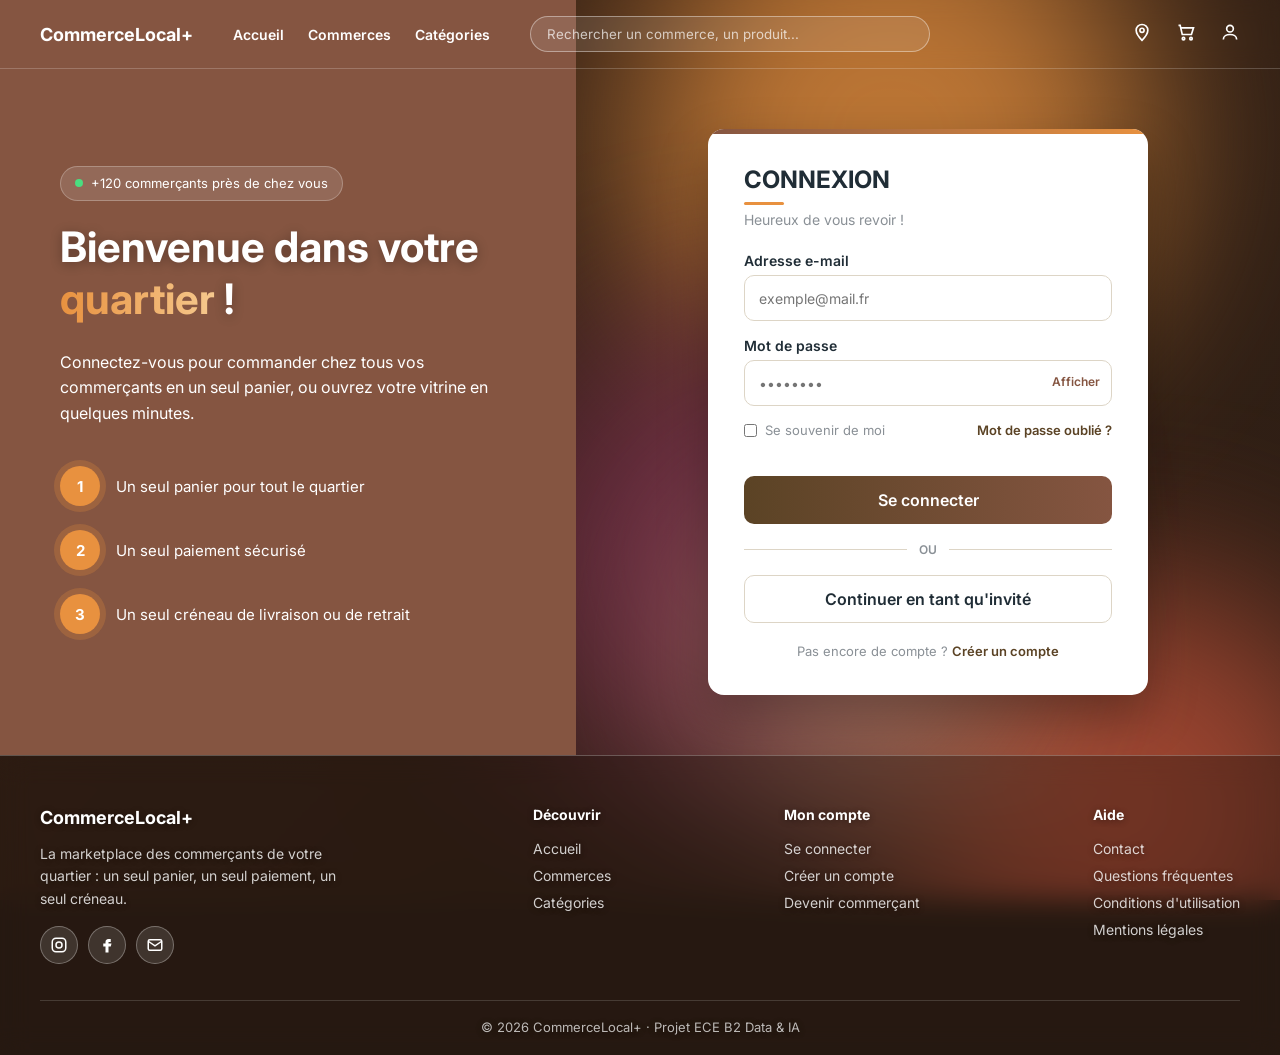
==== connexion.html @ 8b573aa4 "Pages connexion, inscription, creneau et paiement" ====
<!DOCTYPE html>
<html lang="fr">
<head>
  <meta charset="UTF-8">
  <meta name="viewport" content="width=device-width, initial-scale=1.0">
  <title>Connexion - CommerceLocal+</title>
  <link href="https://fonts.googleapis.com/css2?family=Inter:wght@400;500;600;700&display=swap" rel="stylesheet">
  <link rel="stylesheet" href="css/connexion.css">
</head>
<body>

  <!-- taches de couleur floues qui bougent doucement derrière la page -->
  <div class="fond-couleurs">
    <span class="tache tache-1"></span>
    <span class="tache tache-2"></span>
    <span class="tache tache-3"></span>
    <span class="tache tache-4"></span>
  </div>

  <!-- en-tête -->
  <header class="entete">
    <a href="index.html" class="logo">
      <img src="images/logo.svg" alt="" onerror="this.remove()">
      CommerceLocal+
    </a>
    <nav class="menu">
      <a href="index.html">Accueil</a>
      <a href="commerces.html">Commerces</a>
      <a href="categories.html">Catégories</a>
    </nav>
    <input type="search" class="recherche" placeholder="Rechercher un commerce, un produit...">
    <div class="icones">
      <a href="#" title="Localisation"><svg width="20" height="20" viewBox="0 0 24 24" fill="none" stroke="currentColor" stroke-width="2"><path d="M12 22s7-7 7-12a7 7 0 0 0-14 0c0 5 7 12 7 12z"/><circle cx="12" cy="10" r="2.5"/></svg></a>
      <a href="#" title="Panier"><svg width="20" height="20" viewBox="0 0 24 24" fill="none" stroke="currentColor" stroke-width="2"><path d="M3 4h2l2.5 11h11L21 7H6.5"/><circle cx="9" cy="20" r="1.5"/><circle cx="18" cy="20" r="1.5"/></svg></a>
      <a href="connexion.html" title="Mon compte"><svg width="20" height="20" viewBox="0 0 24 24" fill="none" stroke="currentColor" stroke-width="2"><circle cx="12" cy="8" r="4"/><path d="M4 21c0-4 4-6 8-6s8 2 8 6"/></svg></a>
    </div>
  </header>

  <main class="page-connexion">

    <!-- texte de bienvenue à gauche -->
    <section class="bienvenue">
      <p class="badge"><span class="point"></span> +120 commerçants près de chez vous</p>
      <h1>Bienvenue dans votre <span>quartier</span> !</h1>
      <p>Connectez-vous pour commander chez tous vos commerçants en un seul panier, ou ouvrez votre vitrine en quelques minutes.</p>
      <ul class="avantages">
        <li><span class="pastille">1</span> Un seul panier pour tout le quartier</li>
        <li><span class="pastille">2</span> Un seul paiement sécurisé</li>
        <li><span class="pastille">3</span> Un seul créneau de livraison ou de retrait</li>
      </ul>
    </section>

    <!-- formulaire de connexion -->
    <div class="zone-carte">
    <section class="carte">
      <h2>CONNEXION</h2>
      <p class="sous-titre">Heureux de vous revoir !</p>

      <form id="form-connexion">
        <label for="co-email">Adresse e-mail</label>
        <input type="email" id="co-email" placeholder="exemple@mail.fr">

        <label for="co-mdp">Mot de passe</label>
        <div class="champ-mdp">
          <input type="password" id="co-mdp" placeholder="••••••••">
          <button type="button" class="voir-mdp">Afficher</button>
        </div>

        <div class="ligne-options">
          <label class="case"><input type="checkbox"> Se souvenir de moi</label>
          <a href="#">Mot de passe oublié ?</a>
        </div>

        <p class="message" id="message-connexion"></p>
        <button type="submit" class="bouton-plein">Se connecter</button>
      </form>

      <div class="separateur"><span>OU</span></div>
      <a href="index.html" class="bouton-contour">Continuer en tant qu'invité</a>

      <p class="lien-bas">Pas encore de compte ? <a href="inscription.html">Créer un compte</a></p>
    </section>
    </div>

  </main>

  <!-- pied de page -->
  <footer class="pied">
    <div class="pied-colonnes">
      <div class="pied-colonne">
        <p class="pied-logo">CommerceLocal+</p>
        <p>La marketplace des commerçants de votre quartier : un seul panier, un seul paiement, un seul créneau.</p>
        <!-- réseaux sociaux -->
        <div class="reseaux">
          <a href="#" title="Instagram"><svg width="18" height="18" viewBox="0 0 24 24" fill="none" stroke="currentColor" stroke-width="2"><rect x="3" y="3" width="18" height="18" rx="5"/><circle cx="12" cy="12" r="4"/></svg></a>
          <a href="#" title="Facebook"><svg width="18" height="18" viewBox="0 0 24 24" fill="currentColor"><path d="M14 8h3V4h-3c-2.8 0-4 1.8-4 4v2H7v4h3v8h4v-8h3l1-4h-4V8.5c0-.3.2-.5.5-.5z"/></svg></a>
          <a href="#" title="E-mail"><svg width="18" height="18" viewBox="0 0 24 24" fill="none" stroke="currentColor" stroke-width="2"><rect x="3" y="5" width="18" height="14" rx="2"/><path d="M3 7l9 6 9-6"/></svg></a>
        </div>
      </div>
      <div class="pied-colonne">
        <p class="pied-titre">Découvrir</p>
        <a href="index.html">Accueil</a>
        <a href="commerces.html">Commerces</a>
        <a href="categories.html">Catégories</a>
      </div>
      <div class="pied-colonne">
        <p class="pied-titre">Mon compte</p>
        <a href="connexion.html">Se connecter</a>
        <a href="inscription.html">Créer un compte</a>
        <a href="inscription.html">Devenir commerçant</a>
      </div>
      <div class="pied-colonne">
        <p class="pied-titre">Aide</p>
        <a href="#">Contact</a>
        <a href="#">Questions fréquentes</a>
        <a href="#">Conditions d'utilisation</a>
        <a href="#">Mentions légales</a>
      </div>
    </div>
    <p class="pied-bas">© 2026 CommerceLocal+ · Projet ECE B2 Data &amp; IA</p>
  </footer>

  <script src="js/connexion.js"></script>
</body>
</html>
---- css/connexion.css ----
/* couleurs de la maquette */
:root {
  --marron: #855541;
  --marron-fonce: #5B4325;
  --orange: #E8913F;
  --texte: #202D36;
  --gris: #8A9096;
  --contour: #DDD5C6;
  --blanc: #FFFFFF;
}

* {
  box-sizing: border-box;
  margin: 0;
  padding: 0;
}

body {
  font-family: 'Inter', sans-serif;
  color: var(--blanc);
  background: #2B1D14;
  min-height: 100vh;
  display: flex;
  flex-direction: column;
}

/* fond coloré : taches floues aux couleurs chaudes du site */
.fond-couleurs {
  position: fixed;
  inset: 0;
  z-index: -1;
  overflow: hidden;
  background: linear-gradient(135deg, #3B2417, #2B1D14);
}

.tache {
  position: absolute;
  border-radius: 50%;
  filter: blur(90px);
  opacity: 0.75;
  animation: bouge 18s ease-in-out infinite alternate;
}

/* orange */
.tache-1 {
  width: 520px;
  height: 520px;
  background: #E8913F;
  top: -120px;
  right: 10%;
}

/* terracotta */
.tache-2 {
  width: 460px;
  height: 460px;
  background: #C2523A;
  bottom: -140px;
  right: -80px;
  animation-delay: -6s;
}

/* prune */
.tache-3 {
  width: 480px;
  height: 480px;
  background: #7A2E4F;
  top: 35%;
  left: 40%;
  animation-delay: -12s;
}

/* doré */
.tache-4 {
  width: 320px;
  height: 320px;
  background: #F6C98E;
  bottom: 10%;
  left: 55%;
  opacity: 0.45;
  animation-delay: -3s;
}

/* les taches se déplacent lentement */
@keyframes bouge {
  from { transform: translate(0, 0) scale(1); }
  to { transform: translate(-90px, 70px) scale(1.15); }
}

/* en-tête transparent avec un effet verre flouté */
.entete {
  position: sticky;
  top: 0;
  z-index: 10;
  background: linear-gradient(90deg, var(--marron) 45%, transparent 45%);
  backdrop-filter: blur(10px);
  display: flex;
  align-items: center;
  gap: 40px;
  padding: 16px 40px;
  border-bottom: 1px solid rgba(255, 255, 255, 0.2);
}

.logo {
  display: flex;
  align-items: center;
  gap: 8px;
  font-size: 18px;
  font-weight: 700;
  color: var(--blanc);
  text-decoration: none;
}

.logo img {
  height: 26px;
}

.menu {
  display: flex;
  gap: 24px;
}

.menu a {
  position: relative;
  color: var(--blanc);
  font-size: 14px;
  font-weight: 600;
  text-decoration: none;
}

.menu a:hover {
  color: var(--orange);
}

/* petit trait orange qui glisse sous le lien au survol */
.menu a::after {
  content: "";
  position: absolute;
  left: 0;
  bottom: -6px;
  width: 0;
  height: 2px;
  background: var(--orange);
  transition: width 0.25s;
}

.menu a:hover::after {
  width: 100%;
}

.recherche {
  flex: 1;
  max-width: 400px;
  padding: 9px 16px;
  border: 1px solid rgba(255, 255, 255, 0.4);
  border-radius: 20px;
  background: rgba(255, 255, 255, 0.1);
  color: var(--blanc);
  font-family: inherit;
  transition: background 0.2s, border-color 0.2s;
}

.recherche:focus {
  outline: none;
  background: rgba(255, 255, 255, 0.2);
  border-color: var(--orange);
}

.recherche::placeholder {
  color: rgba(255, 255, 255, 0.7);
}

.icones {
  display: flex;
  gap: 24px;
  margin-left: auto;
}

.icones a {
  color: var(--blanc);
  transition: color 0.2s, transform 0.2s;
}

.icones a:hover {
  color: var(--orange);
  transform: translateY(-2px);
}

/* contenu de la page : panneau marron à gauche, carte à droite */
.page-connexion {
  flex: 1;
  display: flex;
}

/* panneau marron plein comme sur la maquette */
.bienvenue {
  width: 45%;
  background: var(--marron);
  padding: 60px;
  display: flex;
  flex-direction: column;
  justify-content: center;
}

/* partie droite : on voit le fond coloré, la carte est au centre */
.zone-carte {
  flex: 1;
  display: flex;
  align-items: center;
  justify-content: center;
  padding: 60px 40px;
}

.bienvenue h1 {
  text-shadow: 0 2px 12px rgba(0, 0, 0, 0.3);
  font-size: 42px;
  line-height: 1.25;
  margin-bottom: 24px;
}

/* le titre arrive en glissant depuis la gauche */
.bienvenue h1 {
  animation: arrive-gauche 0.9s ease 0.3s both;
}

@keyframes arrive-gauche {
  from { opacity: 0; transform: translateX(-40px); }
  to { opacity: 1; transform: translateX(0); }
}

/* le mot "quartier" flotte doucement avec un reflet doré qui passe dessus */
.bienvenue h1 span {
  display: inline-block;
  background: linear-gradient(90deg, #E8913F 0%, #F6C98E 50%, #E8913F 100%);
  background-size: 200% auto;
  -webkit-background-clip: text;
  background-clip: text;
  color: transparent;
  text-shadow: none;
  animation: flotte 3s ease-in-out infinite, reflet 3s linear infinite;
}

@keyframes flotte {
  0%, 100% { transform: translateY(0); }
  50% { transform: translateY(-8px); }
}

@keyframes reflet {
  to { background-position: 200% center; }
}

/* petite étiquette au-dessus du titre */
.badge {
  display: inline-flex;
  align-items: center;
  gap: 8px;
  align-self: flex-start;
  padding: 6px 14px;
  margin-bottom: 20px !important;
  border-radius: 20px;
  background: rgba(255, 255, 255, 0.12);
  border: 1px solid rgba(255, 255, 255, 0.25);
  font-size: 13px !important;
}

/* point vert qui clignote */
.point {
  width: 8px;
  height: 8px;
  border-radius: 50%;
  background: #4ADE80;
  animation: clignote 1.6s infinite;
}

@keyframes clignote {
  50% { opacity: 0.3; }
}

.bienvenue p {
  font-size: 16px;
  line-height: 1.6;
  margin-bottom: 40px;
}

.avantages {
  list-style: none;
}

.avantages li {
  display: flex;
  align-items: center;
  gap: 16px;
  margin-bottom: 24px;
  font-size: 15px;
  transition: transform 0.2s;
}

/* la ligne glisse un peu à droite au survol */
.avantages li:hover {
  transform: translateX(6px);
}

.pastille {
  width: 40px;
  height: 40px;
  border-radius: 50%;
  background: var(--orange);
  display: flex;
  align-items: center;
  justify-content: center;
  font-weight: 700;
  flex-shrink: 0;
  /* halo orange autour du rond */
  box-shadow: 0 0 0 6px rgba(232, 145, 63, 0.25);
  animation: pulse 3s ease-in-out infinite;
}

/* les textes de gauche apparaissent les uns après les autres en montant */
.bienvenue .badge,
.bienvenue > p,
.avantages li {
  animation: monte 0.8s ease both;
}

.bienvenue .badge { animation-delay: 0.1s; }
.bienvenue > p:not(.badge) { animation-delay: 0.6s; }
.avantages li:nth-child(1) { animation-delay: 0.9s; }
.avantages li:nth-child(2) { animation-delay: 1.1s; }
.avantages li:nth-child(3) { animation-delay: 1.3s; }

@keyframes monte {
  from { opacity: 0; translate: 0 25px; }
  to { opacity: 1; translate: 0 0; }
}

/* les pastilles 1, 2, 3 font une petite pulsation chacune leur tour */
.avantages li:nth-child(2) .pastille { animation-delay: 1s; }
.avantages li:nth-child(3) .pastille { animation-delay: 2s; }

@keyframes pulse {
  0%, 70%, 100% { box-shadow: 0 0 0 6px rgba(232, 145, 63, 0.25); }
  35% { box-shadow: 0 0 0 12px rgba(232, 145, 63, 0); scale: 1.08; }
}

/* carte blanche du formulaire */
.carte {
  width: 100%;
  max-width: 440px;
  background: var(--blanc);
  color: var(--texte);
  border-radius: 16px;
  padding: 36px;
  box-shadow: 0 20px 50px rgba(0, 0, 0, 0.3);
  position: relative;
  overflow: hidden;
  animation: apparition 0.7s ease both;
}

/* bande dégradée marron-orange en haut de la carte */
.carte::before {
  content: "";
  position: absolute;
  top: 0;
  left: 0;
  right: 0;
  height: 5px;
  background: linear-gradient(90deg, var(--marron), var(--orange));
}

/* la carte arrive en glissant vers le haut à l'ouverture */
@keyframes apparition {
  from { opacity: 0; transform: translateY(30px); }
  to { opacity: 1; transform: translateY(0); }
}

.carte h2 {
  font-size: 24px;
}

/* petit trait orange sous le titre */
.carte h2::after {
  content: "";
  display: block;
  width: 40px;
  height: 3px;
  margin-top: 8px;
  border-radius: 2px;
  background: var(--orange);
}

.sous-titre {
  font-size: 14px;
  color: var(--gris);
  margin: 6px 0 24px;
}

label,
.label {
  display: block;
  font-size: 14px;
  font-weight: 600;
  margin-bottom: 6px;
}

input[type="text"],
input[type="email"],
input[type="password"] {
  width: 100%;
  height: 46px;
  padding: 0 14px;
  margin-bottom: 16px;
  border: 1px solid var(--contour);
  border-radius: 10px;
  font-family: inherit;
  font-size: 14px;
}

input:focus {
  outline: none;
  border-color: var(--marron);
  box-shadow: 0 0 0 4px rgba(133, 85, 65, 0.15);
}

/* champ en rouge quand il y a une erreur */
input.champ-erreur {
  border-color: #C0392B;
}

.deux-colonnes {
  display: flex;
  gap: 16px;
}

.deux-colonnes div {
  flex: 1;
}

/* bouton "Afficher" dans le champ mot de passe */
.champ-mdp {
  position: relative;
}

.voir-mdp {
  position: absolute;
  right: 12px;
  top: 14px;
  border: none;
  background: none;
  color: var(--marron);
  font-family: inherit;
  font-size: 12px;
  font-weight: 600;
  cursor: pointer;
}

.case {
  display: flex;
  align-items: center;
  gap: 8px;
  font-size: 13px;
  font-weight: 400;
  color: var(--gris);
  margin-bottom: 0;
}

.case input {
  accent-color: var(--marron);
}

.ligne-options {
  display: flex;
  justify-content: space-between;
  align-items: center;
}

.ligne-options a,
.lien-bas a {
  color: var(--marron-fonce);
  font-size: 13px;
  font-weight: 600;
  text-decoration: none;
}

.ligne-options a:hover,
.lien-bas a:hover {
  text-decoration: underline;
}

/* boutons */
.bouton-plein,
.bouton-contour {
  display: block;
  width: 100%;
  height: 48px;
  line-height: 48px;
  border-radius: 10px;
  font-family: inherit;
  font-size: 16px;
  font-weight: 600;
  text-align: center;
  text-decoration: none;
  cursor: pointer;
  transition: transform 0.2s, box-shadow 0.2s, border-color 0.2s;
}

/* les boutons montent un peu au survol */
.bouton-plein:hover,
.bouton-contour:hover {
  transform: translateY(-2px);
}

.bouton-plein {
  position: relative;
  overflow: hidden;
  background: linear-gradient(90deg, var(--marron-fonce), var(--marron));
  color: var(--blanc);
  border: none;
}

.bouton-plein:hover {
  box-shadow: 0 8px 20px rgba(91, 67, 37, 0.4);
}

/* reflet de lumière qui traverse le bouton au survol */
.bouton-plein::after {
  content: "";
  position: absolute;
  top: 0;
  left: -75%;
  width: 50%;
  height: 100%;
  background: linear-gradient(120deg, transparent, rgba(255, 255, 255, 0.35), transparent);
  transform: skewX(-20deg);
}

.bouton-plein:hover::after {
  left: 125%;
  transition: left 0.7s;
}

.bouton-contour {
  background: var(--blanc);
  color: var(--texte);
  border: 1px solid var(--contour);
  line-height: 46px;
}

.bouton-contour:hover {
  border-color: var(--marron);
}

/* ligne avec "OU" au milieu */
.separateur {
  display: flex;
  align-items: center;
  gap: 12px;
  color: var(--gris);
  font-size: 12px;
  font-weight: 600;
  margin: 18px 0;
}

.separateur::before,
.separateur::after {
  content: "";
  flex: 1;
  height: 1px;
  background: var(--contour);
}

/* choix client / commerçant / livreur */
.choix-role {
  display: flex;
  gap: 10px;
  margin-bottom: 18px;
}

.role {
  flex: 1;
  height: 40px;
  border: 1px solid var(--contour);
  border-radius: 10px;
  background: var(--blanc);
  font-family: inherit;
  font-size: 14px;
  font-weight: 600;
  cursor: pointer;
  transition: border-color 0.2s, transform 0.2s;
}

.role:hover {
  border-color: var(--marron);
  transform: translateY(-1px);
}

.role.actif {
  border-color: var(--marron);
  background: #F6EFE9;
  color: var(--marron-fonce);
}

.message {
  font-size: 13px;
  min-height: 18px;
  margin: 12px 0 8px;
}

.message.erreur {
  color: #C0392B;
}

.message.succes {
  color: #166852;
}

.lien-bas {
  margin-top: 20px;
  text-align: center;
  font-size: 13px;
  color: var(--gris);
}

/* pied de page transparent : on voit le fond derrière, flouté */
.pied {
  background: rgba(30, 18, 12, 0.35);
  backdrop-filter: blur(14px);
  border-top: 1px solid rgba(255, 255, 255, 0.25);
  text-shadow: 0 1px 6px rgba(0, 0, 0, 0.4);
  padding: 48px 40px 20px;
  font-size: 14px;
}

.pied-colonnes {
  display: flex;
  justify-content: space-between;
  gap: 40px;
  max-width: 1200px;
  margin: 0 auto;
}

.pied-colonne {
  display: flex;
  flex-direction: column;
  gap: 10px;
}

.pied-colonne:first-child {
  max-width: 320px;
}

.pied-colonne p {
  line-height: 1.6;
  color: rgba(255, 255, 255, 0.8);
}

.pied .pied-logo {
  font-size: 18px;
  font-weight: 700;
  color: var(--blanc);
}

.pied .pied-titre {
  font-weight: 700;
  color: var(--blanc);
  margin-bottom: 4px;
}

.pied a {
  color: rgba(255, 255, 255, 0.8);
  text-decoration: none;
  transition: color 0.2s, padding-left 0.2s;
}

.pied-colonne > a:hover {
  color: var(--orange);
  padding-left: 4px;
}

/* ronds des réseaux sociaux */
.reseaux {
  display: flex;
  gap: 10px;
  margin-top: 6px;
}

.reseaux a {
  width: 38px;
  height: 38px;
  border-radius: 50%;
  display: flex;
  align-items: center;
  justify-content: center;
  background: rgba(255, 255, 255, 0.12);
  border: 1px solid rgba(255, 255, 255, 0.3);
  color: var(--blanc);
  transition: background 0.2s, transform 0.2s;
}

.reseaux a:hover {
  background: var(--orange);
  transform: translateY(-3px);
}

.pied-bas {
  max-width: 1200px;
  margin: 36px auto 0;
  padding-top: 18px;
  border-top: 1px solid rgba(255, 255, 255, 0.15);
  text-align: center;
  font-size: 13px;
  color: rgba(255, 255, 255, 0.7);
}

/* tablette */
@media (max-width: 900px) {
  .page-connexion {
    flex-direction: column;
  }

  .bienvenue {
    width: 100%;
    padding: 40px 24px;
  }

  .zone-carte {
    padding: 40px 24px;
  }

  .entete {
    background: var(--marron);
  }

  .bienvenue h1 {
    font-size: 32px;
  }

  .recherche {
    display: none;
  }

  .pied-colonnes {
    flex-wrap: wrap;
  }

  .pied-colonne {
    width: 45%;
  }
}

/* téléphone */
@media (max-width: 600px) {
  .entete {
    padding: 14px 16px;
    gap: 16px;
  }

  .menu {
    display: none;
  }

  .bienvenue {
    padding: 30px 16px;
  }

  .zone-carte {
    padding: 30px 16px;
  }

  .bienvenue h1 {
    font-size: 26px;
  }

  .carte {
    padding: 24px 20px;
  }

  .deux-colonnes {
    flex-direction: column;
    gap: 0;
  }

  .pied {
    padding: 36px 20px 20px;
  }

  .pied-colonnes {
    flex-direction: column;
    gap: 28px;
  }

  .pied-colonne {
    width: 100%;
  }
}
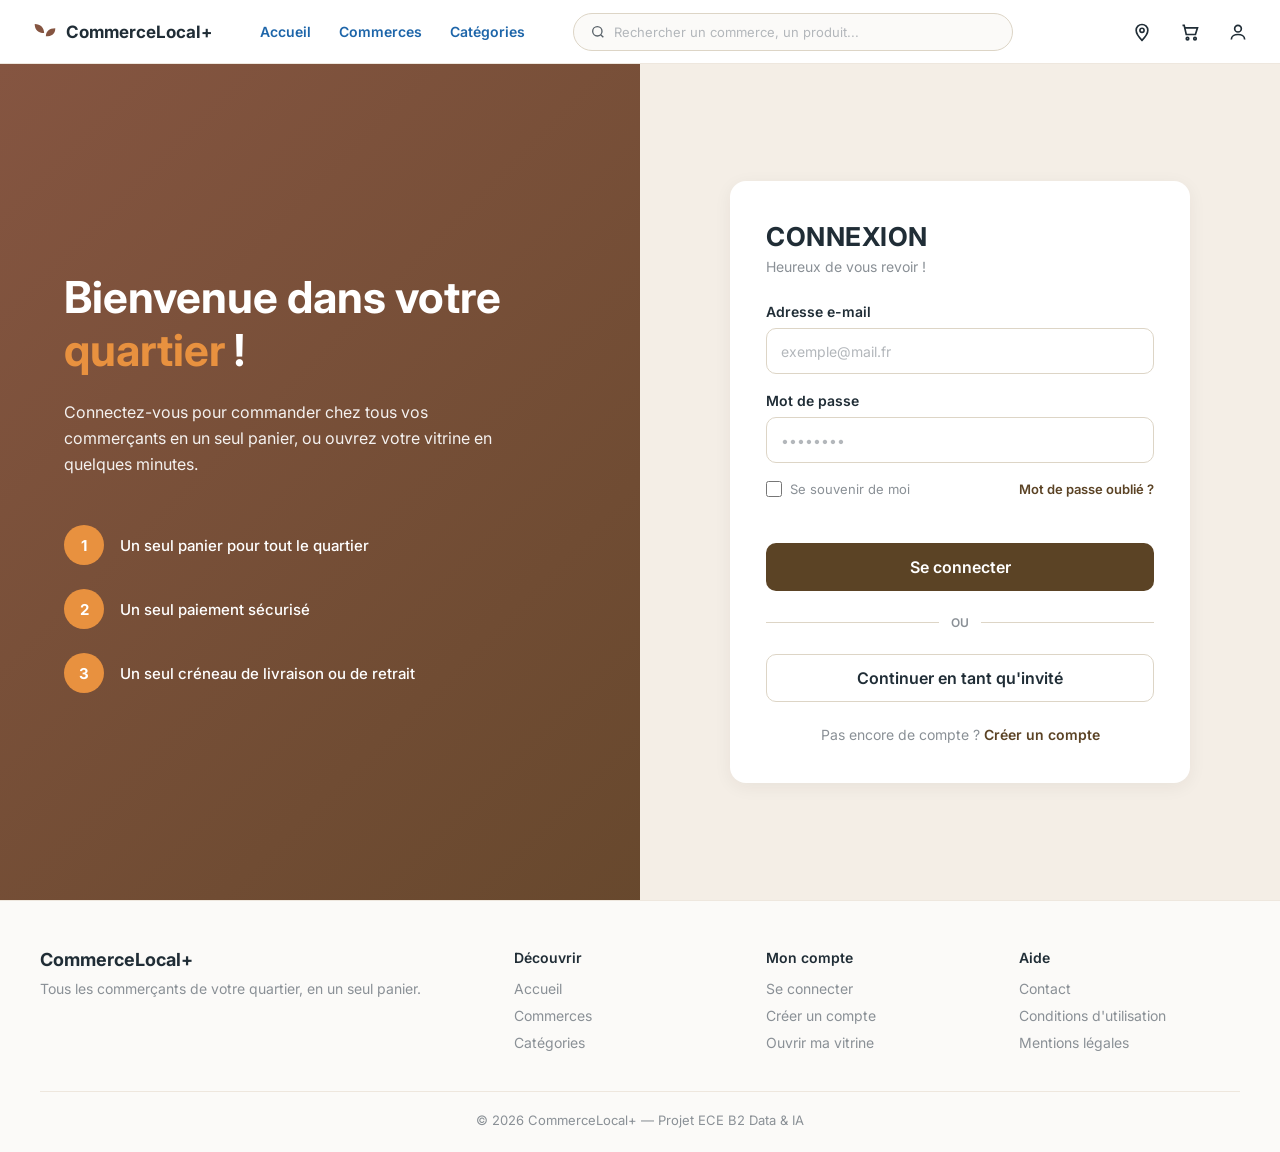
==== commit c881dbe7: "modications des pages" ====
--- a/connexion.html
+++ b/connexion.html
@@ -4,23 +4,16 @@
   <meta charset="UTF-8">
   <meta name="viewport" content="width=device-width, initial-scale=1.0">
   <title>Connexion - CommerceLocal+</title>
+  <link rel="preconnect" href="https://fonts.googleapis.com">
   <link href="https://fonts.googleapis.com/css2?family=Inter:wght@400;500;600;700&display=swap" rel="stylesheet">
   <link rel="stylesheet" href="css/connexion.css">
 </head>
 <body>
 
-  <!-- taches de couleur floues qui bougent doucement derrière la page -->
-  <div class="fond-couleurs">
-    <span class="tache tache-1"></span>
-    <span class="tache tache-2"></span>
-    <span class="tache tache-3"></span>
-    <span class="tache tache-4"></span>
-  </div>
-
-  <!-- en-tête -->
+  <!-- en-tête avec le logo, le menu et la recherche -->
   <header class="entete">
     <a href="index.html" class="logo">
-      <img src="images/logo.svg" alt="" onerror="this.remove()">
+      <svg width="26" height="26" viewBox="0 0 24 24" fill="#855541"><path d="M11.2 22V13C11.2 8 8 4.5 2.5 4.5 2.5 10 5.8 13 11.2 13z"/><path d="M12.8 22v-6c0-4.5 3-7.5 8.7-7.5 0 5.2-3.2 7.5-8.7 7.5z"/></svg>
       CommerceLocal+
     </a>
     <nav class="menu">
@@ -28,74 +21,74 @@
       <a href="commerces.html">Commerces</a>
       <a href="categories.html">Catégories</a>
     </nav>
-    <input type="search" class="recherche" placeholder="Rechercher un commerce, un produit...">
+    <div class="recherche">
+      <svg width="16" height="16" viewBox="0 0 24 24" fill="none" stroke="#586168" stroke-width="2"><circle cx="11" cy="11" r="7"/><path d="M20 20l-4-4"/></svg>
+      <input type="search" placeholder="Rechercher un commerce, un produit...">
+    </div>
     <div class="icones">
-      <a href="#" title="Localisation"><svg width="20" height="20" viewBox="0 0 24 24" fill="none" stroke="currentColor" stroke-width="2"><path d="M12 22s7-7 7-12a7 7 0 0 0-14 0c0 5 7 12 7 12z"/><circle cx="12" cy="10" r="2.5"/></svg></a>
-      <a href="#" title="Panier"><svg width="20" height="20" viewBox="0 0 24 24" fill="none" stroke="currentColor" stroke-width="2"><path d="M3 4h2l2.5 11h11L21 7H6.5"/><circle cx="9" cy="20" r="1.5"/><circle cx="18" cy="20" r="1.5"/></svg></a>
-      <a href="connexion.html" title="Mon compte"><svg width="20" height="20" viewBox="0 0 24 24" fill="none" stroke="currentColor" stroke-width="2"><circle cx="12" cy="8" r="4"/><path d="M4 21c0-4 4-6 8-6s8 2 8 6"/></svg></a>
+      <a href="#" title="Localisation"><svg width="20" height="20" viewBox="0 0 24 24" fill="none" stroke="#202D36" stroke-width="2"><path d="M12 22s7-7 7-12a7 7 0 0 0-14 0c0 5 7 12 7 12z"/><circle cx="12" cy="10" r="2.5"/></svg></a>
+      <a href="#" title="Panier"><svg width="20" height="20" viewBox="0 0 24 24" fill="none" stroke="#202D36" stroke-width="2"><path d="M3 4h2l2.5 11h11L21 7H6.5"/><circle cx="9" cy="20" r="1.5"/><circle cx="18" cy="20" r="1.5"/></svg></a>
+      <a href="connexion.html" title="Mon compte"><svg width="20" height="20" viewBox="0 0 24 24" fill="none" stroke="#202D36" stroke-width="2"><circle cx="12" cy="8" r="4"/><path d="M4 21c0-4 4-6 8-6s8 2 8 6"/></svg></a>
     </div>
   </header>
 
   <main class="page-connexion">
 
-    <!-- texte de bienvenue à gauche -->
+    <!-- partie gauche avec la vidéo et le message de bienvenue -->
     <section class="bienvenue">
-      <p class="badge"><span class="point"></span> +120 commerçants près de chez vous</p>
-      <h1>Bienvenue dans votre <span>quartier</span> !</h1>
-      <p>Connectez-vous pour commander chez tous vos commerçants en un seul panier, ou ouvrez votre vitrine en quelques minutes.</p>
-      <ul class="avantages">
-        <li><span class="pastille">1</span> Un seul panier pour tout le quartier</li>
-        <li><span class="pastille">2</span> Un seul paiement sécurisé</li>
-        <li><span class="pastille">3</span> Un seul créneau de livraison ou de retrait</li>
-      </ul>
+      <video class="video-fond" autoplay muted loop playsinline>
+        <source src="videos/quartier.mp4" type="video/mp4">
+      </video>
+      <div class="voile"></div>
+
+      <div class="bienvenue-contenu">
+        <h1>Bienvenue dans votre <span>quartier</span> !</h1>
+        <p>Connectez-vous pour commander chez tous vos commerçants en un seul panier, ou ouvrez votre vitrine en quelques minutes.</p>
+        <ul class="avantages">
+          <li><span class="pastille">1</span> Un seul panier pour tout le quartier</li>
+          <li><span class="pastille">2</span> Un seul paiement sécurisé</li>
+          <li><span class="pastille">3</span> Un seul créneau de livraison ou de retrait</li>
+        </ul>
+      </div>
     </section>
 
     <!-- formulaire de connexion -->
     <div class="zone-carte">
-    <section class="carte">
-      <h2>CONNEXION</h2>
-      <p class="sous-titre">Heureux de vous revoir !</p>
+      <section class="carte">
+        <h2>CONNEXION</h2>
+        <p class="sous-titre">Heureux de vous revoir !</p>
 
-      <form id="form-connexion">
-        <label for="co-email">Adresse e-mail</label>
-        <input type="email" id="co-email" placeholder="exemple@mail.fr">
+        <form id="form-connexion">
+          <label for="co-email">Adresse e-mail</label>
+          <input type="email" id="co-email" placeholder="exemple@mail.fr">
 
-        <label for="co-mdp">Mot de passe</label>
-        <div class="champ-mdp">
+          <label for="co-mdp">Mot de passe</label>
           <input type="password" id="co-mdp" placeholder="••••••••">
-          <button type="button" class="voir-mdp">Afficher</button>
-        </div>
 
-        <div class="ligne-options">
-          <label class="case"><input type="checkbox"> Se souvenir de moi</label>
-          <a href="#">Mot de passe oublié ?</a>
-        </div>
+          <div class="ligne-options">
+            <label class="case"><input type="checkbox"> Se souvenir de moi</label>
+            <a href="#">Mot de passe oublié ?</a>
+          </div>
 
-        <p class="message" id="message-connexion"></p>
-        <button type="submit" class="bouton-plein">Se connecter</button>
-      </form>
+          <p class="message" id="message-connexion"></p>
+          <button type="submit" class="bouton-plein">Se connecter</button>
+        </form>
 
-      <div class="separateur"><span>OU</span></div>
-      <a href="index.html" class="bouton-contour">Continuer en tant qu'invité</a>
+        <div class="separateur"><span>OU</span></div>
+        <a href="index.html" class="bouton-contour">Continuer en tant qu'invité</a>
 
-      <p class="lien-bas">Pas encore de compte ? <a href="inscription.html">Créer un compte</a></p>
-    </section>
+        <p class="lien-bas">Pas encore de compte ? <a href="inscription.html">Créer un compte</a></p>
+      </section>
     </div>
 
   </main>
 
   <!-- pied de page -->
   <footer class="pied">
-    <div class="pied-colonnes">
+    <div class="pied-contenu">
       <div class="pied-colonne">
         <p class="pied-logo">CommerceLocal+</p>
-        <p>La marketplace des commerçants de votre quartier : un seul panier, un seul paiement, un seul créneau.</p>
-        <!-- réseaux sociaux -->
-        <div class="reseaux">
-          <a href="#" title="Instagram"><svg width="18" height="18" viewBox="0 0 24 24" fill="none" stroke="currentColor" stroke-width="2"><rect x="3" y="3" width="18" height="18" rx="5"/><circle cx="12" cy="12" r="4"/></svg></a>
-          <a href="#" title="Facebook"><svg width="18" height="18" viewBox="0 0 24 24" fill="currentColor"><path d="M14 8h3V4h-3c-2.8 0-4 1.8-4 4v2H7v4h3v8h4v-8h3l1-4h-4V8.5c0-.3.2-.5.5-.5z"/></svg></a>
-          <a href="#" title="E-mail"><svg width="18" height="18" viewBox="0 0 24 24" fill="none" stroke="currentColor" stroke-width="2"><rect x="3" y="5" width="18" height="14" rx="2"/><path d="M3 7l9 6 9-6"/></svg></a>
-        </div>
+        <p>Tous les commerçants de votre quartier, en un seul panier.</p>
       </div>
       <div class="pied-colonne">
         <p class="pied-titre">Découvrir</p>
@@ -107,19 +100,18 @@
         <p class="pied-titre">Mon compte</p>
         <a href="connexion.html">Se connecter</a>
         <a href="inscription.html">Créer un compte</a>
-        <a href="inscription.html">Devenir commerçant</a>
+        <a href="#">Ouvrir ma vitrine</a>
       </div>
       <div class="pied-colonne">
         <p class="pied-titre">Aide</p>
         <a href="#">Contact</a>
-        <a href="#">Questions fréquentes</a>
         <a href="#">Conditions d'utilisation</a>
         <a href="#">Mentions légales</a>
       </div>
     </div>
-    <p class="pied-bas">© 2026 CommerceLocal+ · Projet ECE B2 Data &amp; IA</p>
+    <p class="pied-bas">© 2026 CommerceLocal+ — Projet ECE B2 Data &amp; IA</p>
   </footer>
 
   <script src="js/connexion.js"></script>
 </body>
-</html>+</html>
--- a/css/connexion.css
+++ b/css/connexion.css
@@ -1,5 +1,6 @@
-
-/* couleurs de la maquette */
+/* Style des pages connexion et inscription (Personne 1) */
+
+/* couleurs reprises de la maquette Figma */
 :root {
   --marron: #855541;
   --marron-fonce: #5B4325;
@@ -7,301 +8,129 @@
   --texte: #202D36;
   --gris: #8A9096;
   --contour: #DDD5C6;
+  --fond: #FBFAF8;
+  --creme: #F4EEE6;
   --blanc: #FFFFFF;
 }
 
-* {
-  box-sizing: border-box;
-  margin: 0;
-  padding: 0;
-}
+* { box-sizing: border-box; margin: 0; padding: 0; }
 
 body {
   font-family: 'Inter', sans-serif;
-  color: var(--blanc);
-  background: #2B1D14;
-  min-height: 100vh;
-  display: flex;
-  flex-direction: column;
-}
-
-/* fond coloré : taches floues aux couleurs chaudes du site */
-.fond-couleurs {
-  position: fixed;
-  inset: 0;
-  z-index: -1;
-  overflow: hidden;
-  background: linear-gradient(135deg, #3B2417, #2B1D14);
-}
-
-.tache {
-  position: absolute;
-  border-radius: 50%;
-  filter: blur(90px);
-  opacity: 0.75;
-  animation: bouge 18s ease-in-out infinite alternate;
-}
-
-/* orange */
-.tache-1 {
-  width: 520px;
-  height: 520px;
-  background: #E8913F;
-  top: -120px;
-  right: 10%;
-}
-
-/* terracotta */
-.tache-2 {
-  width: 460px;
-  height: 460px;
-  background: #C2523A;
-  bottom: -140px;
-  right: -80px;
-  animation-delay: -6s;
-}
-
-/* prune */
-.tache-3 {
-  width: 480px;
-  height: 480px;
-  background: #7A2E4F;
-  top: 35%;
-  left: 40%;
-  animation-delay: -12s;
-}
-
-/* doré */
-.tache-4 {
-  width: 320px;
-  height: 320px;
-  background: #F6C98E;
-  bottom: 10%;
-  left: 55%;
-  opacity: 0.45;
-  animation-delay: -3s;
-}
-
-/* les taches se déplacent lentement */
-@keyframes bouge {
-  from { transform: translate(0, 0) scale(1); }
-  to { transform: translate(-90px, 70px) scale(1.15); }
-}
-
-/* en-tête transparent avec un effet verre flouté */
+  background: var(--fond);
+  color: var(--texte);
+}
+
+/* en-tête (à enlever quand le style.css de P3 sera prêt) */
 .entete {
-  position: sticky;
-  top: 0;
-  z-index: 10;
-  background: linear-gradient(90deg, var(--marron) 45%, transparent 45%);
-  backdrop-filter: blur(10px);
-  display: flex;
-  align-items: center;
-  gap: 40px;
-  padding: 16px 40px;
-  border-bottom: 1px solid rgba(255, 255, 255, 0.2);
-}
-
+  display: flex;
+  align-items: center;
+  gap: 48px;
+  height: 64px;
+  padding: 0 32px;
+  background: var(--blanc);
+  border-bottom: 1px solid #EEE7DE;
+}
 .logo {
   display: flex;
   align-items: center;
   gap: 8px;
-  font-size: 18px;
+  font-size: 17px;
   font-weight: 700;
-  color: var(--blanc);
-  text-decoration: none;
-}
-
-.logo img {
-  height: 26px;
-}
-
-.menu {
-  display: flex;
-  gap: 24px;
-}
-
+  color: var(--texte);
+  text-decoration: none;
+}
+.menu { display: flex; gap: 28px; }
 .menu a {
-  position: relative;
-  color: var(--blanc);
-  font-size: 14px;
-  font-weight: 600;
-  text-decoration: none;
-}
-
-.menu a:hover {
-  color: var(--orange);
-}
-
-/* petit trait orange qui glisse sous le lien au survol */
-.menu a::after {
-  content: "";
-  position: absolute;
-  left: 0;
-  bottom: -6px;
-  width: 0;
-  height: 2px;
-  background: var(--orange);
-  transition: width 0.25s;
-}
-
-.menu a:hover::after {
-  width: 100%;
-}
-
+  font-size: 14px;
+  font-weight: 600;
+  color: #1D65A9;
+  text-decoration: none;
+}
+.menu a:hover { text-decoration: underline; }
 .recherche {
   flex: 1;
-  max-width: 400px;
-  padding: 9px 16px;
-  border: 1px solid rgba(255, 255, 255, 0.4);
+  max-width: 440px;
+  display: flex;
+  align-items: center;
+  gap: 8px;
+  height: 38px;
+  padding: 0 16px;
+  background: var(--fond);
+  border: 1px solid var(--contour);
   border-radius: 20px;
-  background: rgba(255, 255, 255, 0.1);
+}
+.recherche input {
+  flex: 1;
+  border: none;
+  background: none;
+  outline: none;
+  font-family: inherit;
+  font-size: 13px;
+}
+.icones { display: flex; gap: 28px; margin-left: auto; }
+.icones a { display: flex; }
+
+/* la page est coupée en deux : vidéo à gauche, formulaire à droite */
+.page-connexion {
+  display: grid;
+  grid-template-columns: 1fr 1fr;
+  min-height: calc(100vh - 64px);
+}
+
+/* partie gauche (marron si la vidéo ne charge pas) */
+.bienvenue {
+  position: relative;
+  overflow: hidden;
+  background: var(--marron);
   color: var(--blanc);
-  font-family: inherit;
-  transition: background 0.2s, border-color 0.2s;
-}
-
-.recherche:focus {
-  outline: none;
-  background: rgba(255, 255, 255, 0.2);
-  border-color: var(--orange);
-}
-
-.recherche::placeholder {
-  color: rgba(255, 255, 255, 0.7);
-}
-
-.icones {
-  display: flex;
-  gap: 24px;
-  margin-left: auto;
-}
-
-.icones a {
-  color: var(--blanc);
-  transition: color 0.2s, transform 0.2s;
-}
-
-.icones a:hover {
-  color: var(--orange);
-  transform: translateY(-2px);
-}
-
-/* contenu de la page : panneau marron à gauche, carte à droite */
-.page-connexion {
-  flex: 1;
-  display: flex;
-}
-
-/* panneau marron plein comme sur la maquette */
-.bienvenue {
-  width: 45%;
-  background: var(--marron);
-  padding: 60px;
-  display: flex;
-  flex-direction: column;
-  justify-content: center;
-}
-
-/* partie droite : on voit le fond coloré, la carte est au centre */
-.zone-carte {
-  flex: 1;
-  display: flex;
-  align-items: center;
-  justify-content: center;
-  padding: 60px 40px;
-}
-
+  display: flex;
+  align-items: center;
+  padding: 64px;
+}
+.video-fond {
+  position: absolute;
+  inset: 0;
+  width: 100%;
+  height: 100%;
+  object-fit: cover;
+}
+/* voile marron sur la vidéo pour garder la couleur de la maquette */
+.voile {
+  position: absolute;
+  inset: 0;
+  background: linear-gradient(135deg, rgba(133, 85, 65, 0.85), rgba(91, 67, 37, 0.70));
+}
+/* le texte passe devant la vidéo */
+.bienvenue-contenu {
+  position: relative;
+  z-index: 1;
+  max-width: 460px;
+}
 .bienvenue h1 {
-  text-shadow: 0 2px 12px rgba(0, 0, 0, 0.3);
-  font-size: 42px;
-  line-height: 1.25;
+  font-size: 44px;
+  font-weight: 700;
+  line-height: 1.2;
   margin-bottom: 24px;
 }
-
-/* le titre arrive en glissant depuis la gauche */
-.bienvenue h1 {
-  animation: arrive-gauche 0.9s ease 0.3s both;
-}
-
-@keyframes arrive-gauche {
-  from { opacity: 0; transform: translateX(-40px); }
-  to { opacity: 1; transform: translateX(0); }
-}
-
-/* le mot "quartier" flotte doucement avec un reflet doré qui passe dessus */
-.bienvenue h1 span {
-  display: inline-block;
-  background: linear-gradient(90deg, #E8913F 0%, #F6C98E 50%, #E8913F 100%);
-  background-size: 200% auto;
-  -webkit-background-clip: text;
-  background-clip: text;
-  color: transparent;
-  text-shadow: none;
-  animation: flotte 3s ease-in-out infinite, reflet 3s linear infinite;
-}
-
-@keyframes flotte {
-  0%, 100% { transform: translateY(0); }
-  50% { transform: translateY(-8px); }
-}
-
-@keyframes reflet {
-  to { background-position: 200% center; }
-}
-
-/* petite étiquette au-dessus du titre */
-.badge {
-  display: inline-flex;
-  align-items: center;
-  gap: 8px;
-  align-self: flex-start;
-  padding: 6px 14px;
-  margin-bottom: 20px !important;
-  border-radius: 20px;
-  background: rgba(255, 255, 255, 0.12);
-  border: 1px solid rgba(255, 255, 255, 0.25);
-  font-size: 13px !important;
-}
-
-/* point vert qui clignote */
-.point {
-  width: 8px;
-  height: 8px;
-  border-radius: 50%;
-  background: #4ADE80;
-  animation: clignote 1.6s infinite;
-}
-
-@keyframes clignote {
-  50% { opacity: 0.3; }
-}
-
+.bienvenue h1 span { color: var(--orange); }
 .bienvenue p {
   font-size: 16px;
   line-height: 1.6;
-  margin-bottom: 40px;
-}
-
-.avantages {
-  list-style: none;
-}
-
+  opacity: 0.92;
+  margin-bottom: 48px;
+}
+.avantages { list-style: none; }
 .avantages li {
   display: flex;
   align-items: center;
   gap: 16px;
-  margin-bottom: 24px;
   font-size: 15px;
-  transition: transform 0.2s;
-}
-
-/* la ligne glisse un peu à droite au survol */
-.avantages li:hover {
-  transform: translateX(6px);
-}
-
+  font-weight: 500;
+}
+.avantages li + li { margin-top: 24px; }
 .pastille {
+  flex-shrink: 0;
   width: 40px;
   height: 40px;
   border-radius: 50%;
@@ -310,148 +139,72 @@
   align-items: center;
   justify-content: center;
   font-weight: 700;
-  flex-shrink: 0;
-  /* halo orange autour du rond */
-  box-shadow: 0 0 0 6px rgba(232, 145, 63, 0.25);
-  animation: pulse 3s ease-in-out infinite;
-}
-
-/* les textes de gauche apparaissent les uns après les autres en montant */
-.bienvenue .badge,
-.bienvenue > p,
-.avantages li {
-  animation: monte 0.8s ease both;
-}
-
-.bienvenue .badge { animation-delay: 0.1s; }
-.bienvenue > p:not(.badge) { animation-delay: 0.6s; }
-.avantages li:nth-child(1) { animation-delay: 0.9s; }
-.avantages li:nth-child(2) { animation-delay: 1.1s; }
-.avantages li:nth-child(3) { animation-delay: 1.3s; }
-
-@keyframes monte {
-  from { opacity: 0; translate: 0 25px; }
-  to { opacity: 1; translate: 0 0; }
-}
-
-/* les pastilles 1, 2, 3 font une petite pulsation chacune leur tour */
-.avantages li:nth-child(2) .pastille { animation-delay: 1s; }
-.avantages li:nth-child(3) .pastille { animation-delay: 2s; }
-
-@keyframes pulse {
-  0%, 70%, 100% { box-shadow: 0 0 0 6px rgba(232, 145, 63, 0.25); }
-  35% { box-shadow: 0 0 0 12px rgba(232, 145, 63, 0); scale: 1.08; }
-}
-
-/* carte blanche du formulaire */
+}
+
+/* partie droite avec la carte blanche au centre */
+.zone-carte {
+  background: var(--creme);
+  padding: 48px;
+  display: flex;
+  align-items: center;
+  justify-content: center;
+}
 .carte {
   width: 100%;
-  max-width: 440px;
+  max-width: 460px;
   background: var(--blanc);
-  color: var(--texte);
   border-radius: 16px;
-  padding: 36px;
-  box-shadow: 0 20px 50px rgba(0, 0, 0, 0.3);
-  position: relative;
-  overflow: hidden;
-  animation: apparition 0.7s ease both;
-}
-
-/* bande dégradée marron-orange en haut de la carte */
-.carte::before {
-  content: "";
-  position: absolute;
-  top: 0;
-  left: 0;
-  right: 0;
-  height: 5px;
-  background: linear-gradient(90deg, var(--marron), var(--orange));
-}
-
-/* la carte arrive en glissant vers le haut à l'ouverture */
-@keyframes apparition {
-  from { opacity: 0; transform: translateY(30px); }
-  to { opacity: 1; transform: translateY(0); }
-}
-
-.carte h2 {
-  font-size: 24px;
-}
-
-/* petit trait orange sous le titre */
-.carte h2::after {
-  content: "";
+  box-shadow: 0 4px 18px rgba(48, 39, 31, 0.06);
+  padding: 40px 36px;
+}
+.carte form { display: flex; flex-direction: column; }
+.carte h2 { font-size: 26px; font-weight: 700; letter-spacing: 0.5px; }
+.sous-titre {
+  font-size: 14px;
+  color: var(--gris);
+  margin: 6px 0 28px;
+}
+.lien-bas {
+  margin-top: 24px;
+  text-align: center;
+  font-size: 14px;
+  color: var(--gris);
+}
+.lien-bas a {
+  color: var(--marron-fonce);
+  font-weight: 600;
+  text-decoration: none;
+}
+.lien-bas a:hover { text-decoration: underline; }
+
+/* champs du formulaire */
+label, .label {
   display: block;
-  width: 40px;
-  height: 3px;
-  margin-top: 8px;
-  border-radius: 2px;
-  background: var(--orange);
-}
-
-.sous-titre {
-  font-size: 14px;
-  color: var(--gris);
-  margin: 6px 0 24px;
-}
-
-label,
-.label {
-  display: block;
-  font-size: 14px;
-  font-weight: 600;
-  margin-bottom: 6px;
-}
-
+  font-size: 14px;
+  font-weight: 600;
+  margin-bottom: 8px;
+}
 input[type="text"],
 input[type="email"],
 input[type="password"] {
   width: 100%;
   height: 46px;
   padding: 0 14px;
-  margin-bottom: 16px;
   border: 1px solid var(--contour);
   border-radius: 10px;
   font-family: inherit;
   font-size: 14px;
-}
-
-input:focus {
-  outline: none;
-  border-color: var(--marron);
-  box-shadow: 0 0 0 4px rgba(133, 85, 65, 0.15);
-}
-
-/* champ en rouge quand il y a une erreur */
-input.champ-erreur {
-  border-color: #C0392B;
-}
+  margin-bottom: 18px;
+  transition: border-color 0.2s;
+}
+input::placeholder { color: #B3B7BB; }
+input:focus { outline: none; border-color: var(--marron); }
+input.champ-erreur { border-color: #C0392B; }
 
 .deux-colonnes {
-  display: flex;
+  display: grid;
+  grid-template-columns: 1fr 1fr;
   gap: 16px;
-}
-
-.deux-colonnes div {
-  flex: 1;
-}
-
-/* bouton "Afficher" dans le champ mot de passe */
-.champ-mdp {
-  position: relative;
-}
-
-.voir-mdp {
-  position: absolute;
-  right: 12px;
-  top: 14px;
-  border: none;
-  background: none;
-  color: var(--marron);
-  font-family: inherit;
-  font-size: 12px;
-  font-weight: 600;
-  cursor: pointer;
 }
 
 .case {
@@ -461,106 +214,64 @@
   font-size: 13px;
   font-weight: 400;
   color: var(--gris);
-  margin-bottom: 0;
-}
-
-.case input {
-  accent-color: var(--marron);
-}
+  margin: 0;
+  cursor: pointer;
+}
+.case input { accent-color: var(--marron); width: 16px; height: 16px; }
 
 .ligne-options {
   display: flex;
   justify-content: space-between;
   align-items: center;
-}
-
-.ligne-options a,
-.lien-bas a {
+  margin-bottom: 8px;
+}
+.ligne-options a {
+  font-size: 13px;
+  font-weight: 600;
   color: var(--marron-fonce);
-  font-size: 13px;
-  font-weight: 600;
-  text-decoration: none;
-}
-
-.ligne-options a:hover,
-.lien-bas a:hover {
-  text-decoration: underline;
-}
-
-/* boutons */
+  text-decoration: none;
+}
+.ligne-options a:hover { text-decoration: underline; }
+
+/* boutons plein et contour */
 .bouton-plein,
 .bouton-contour {
-  display: block;
+  display: flex;
+  align-items: center;
+  justify-content: center;
   width: 100%;
   height: 48px;
-  line-height: 48px;
   border-radius: 10px;
   font-family: inherit;
   font-size: 16px;
   font-weight: 600;
-  text-align: center;
   text-decoration: none;
   cursor: pointer;
-  transition: transform 0.2s, box-shadow 0.2s, border-color 0.2s;
-}
-
-/* les boutons montent un peu au survol */
-.bouton-plein:hover,
-.bouton-contour:hover {
-  transform: translateY(-2px);
-}
-
+  transition: background 0.2s, border-color 0.2s;
+}
 .bouton-plein {
-  position: relative;
-  overflow: hidden;
-  background: linear-gradient(90deg, var(--marron-fonce), var(--marron));
+  background: var(--marron-fonce);
   color: var(--blanc);
   border: none;
 }
-
-.bouton-plein:hover {
-  box-shadow: 0 8px 20px rgba(91, 67, 37, 0.4);
-}
-
-/* reflet de lumière qui traverse le bouton au survol */
-.bouton-plein::after {
-  content: "";
-  position: absolute;
-  top: 0;
-  left: -75%;
-  width: 50%;
-  height: 100%;
-  background: linear-gradient(120deg, transparent, rgba(255, 255, 255, 0.35), transparent);
-  transform: skewX(-20deg);
-}
-
-.bouton-plein:hover::after {
-  left: 125%;
-  transition: left 0.7s;
-}
-
+.bouton-plein:hover { background: #4A3620; }
 .bouton-contour {
   background: var(--blanc);
   color: var(--texte);
   border: 1px solid var(--contour);
-  line-height: 46px;
-}
-
-.bouton-contour:hover {
-  border-color: var(--marron);
-}
+}
+.bouton-contour:hover { border-color: var(--marron); }
 
 /* ligne avec "OU" au milieu */
 .separateur {
   display: flex;
   align-items: center;
   gap: 12px;
+  margin: 24px 0;
   color: var(--gris);
   font-size: 12px;
   font-weight: 600;
-  margin: 18px 0;
-}
-
+}
 .separateur::before,
 .separateur::after {
   content: "";
@@ -569,227 +280,89 @@
   background: var(--contour);
 }
 
-/* choix client / commerçant / livreur */
+/* boutons client / commerçant / livreur */
 .choix-role {
-  display: flex;
+  display: grid;
+  grid-template-columns: repeat(3, 1fr);
   gap: 10px;
-  margin-bottom: 18px;
-}
-
+  margin-bottom: 20px;
+}
 .role {
-  flex: 1;
-  height: 40px;
+  height: 42px;
+  background: var(--blanc);
   border: 1px solid var(--contour);
   border-radius: 10px;
-  background: var(--blanc);
   font-family: inherit;
   font-size: 14px;
   font-weight: 600;
+  color: var(--texte);
   cursor: pointer;
-  transition: border-color 0.2s, transform 0.2s;
-}
-
-.role:hover {
-  border-color: var(--marron);
-  transform: translateY(-1px);
-}
-
+  transition: all 0.2s;
+}
+.role:hover { border-color: var(--marron); }
 .role.actif {
   border-color: var(--marron);
   background: #F6EFE9;
   color: var(--marron-fonce);
 }
 
-.message {
-  font-size: 13px;
-  min-height: 18px;
-  margin: 12px 0 8px;
-}
-
-.message.erreur {
-  color: #C0392B;
-}
-
-.message.succes {
-  color: #166852;
-}
-
-.lien-bas {
-  margin-top: 20px;
-  text-align: center;
-  font-size: 13px;
-  color: var(--gris);
-}
-
-/* pied de page transparent : on voit le fond derrière, flouté */
+/* message d'erreur ou de réussite affiché par le JS */
+.message { font-size: 13px; min-height: 18px; margin: 12px 0 8px; }
+.message.erreur { color: #C0392B; }
+.message.succes { color: #166852; }
+
+/* pied de page transparent */
 .pied {
-  background: rgba(30, 18, 12, 0.35);
-  backdrop-filter: blur(14px);
-  border-top: 1px solid rgba(255, 255, 255, 0.25);
-  text-shadow: 0 1px 6px rgba(0, 0, 0, 0.4);
-  padding: 48px 40px 20px;
-  font-size: 14px;
-}
-
-.pied-colonnes {
-  display: flex;
-  justify-content: space-between;
-  gap: 40px;
+  background: transparent;
+  color: var(--gris);
+  border-top: 1px solid #EEE7DE;
+  padding: 48px 32px 24px;
+  font-size: 14px;
+}
+.pied-contenu {
   max-width: 1200px;
   margin: 0 auto;
-}
-
-.pied-colonne {
-  display: flex;
-  flex-direction: column;
-  gap: 10px;
-}
-
-.pied-colonne:first-child {
-  max-width: 320px;
-}
-
-.pied-colonne p {
-  line-height: 1.6;
-  color: rgba(255, 255, 255, 0.8);
-}
-
-.pied .pied-logo {
-  font-size: 18px;
-  font-weight: 700;
-  color: var(--blanc);
-}
-
-.pied .pied-titre {
-  font-weight: 700;
-  color: var(--blanc);
-  margin-bottom: 4px;
-}
-
-.pied a {
-  color: rgba(255, 255, 255, 0.8);
-  text-decoration: none;
-  transition: color 0.2s, padding-left 0.2s;
-}
-
-.pied-colonne > a:hover {
-  color: var(--orange);
-  padding-left: 4px;
-}
-
-/* ronds des réseaux sociaux */
-.reseaux {
-  display: flex;
-  gap: 10px;
-  margin-top: 6px;
-}
-
-.reseaux a {
-  width: 38px;
-  height: 38px;
-  border-radius: 50%;
-  display: flex;
-  align-items: center;
-  justify-content: center;
-  background: rgba(255, 255, 255, 0.12);
-  border: 1px solid rgba(255, 255, 255, 0.3);
-  color: var(--blanc);
-  transition: background 0.2s, transform 0.2s;
-}
-
-.reseaux a:hover {
-  background: var(--orange);
-  transform: translateY(-3px);
-}
-
+  display: grid;
+  grid-template-columns: 2fr 1fr 1fr 1fr;
+  gap: 32px;
+}
+.pied-colonne { display: flex; flex-direction: column; gap: 10px; }
+.pied-logo { font-size: 18px; font-weight: 700; color: var(--texte); }
+.pied-titre { font-weight: 600; color: var(--texte); margin-bottom: 4px; }
+.pied a { color: var(--gris); text-decoration: none; }
+.pied a:hover { color: var(--marron); }
 .pied-bas {
   max-width: 1200px;
-  margin: 36px auto 0;
-  padding-top: 18px;
-  border-top: 1px solid rgba(255, 255, 255, 0.15);
+  margin: 40px auto 0;
+  padding-top: 20px;
+  border-top: 1px solid #EEE7DE;
+  font-size: 13px;
   text-align: center;
-  font-size: 13px;
-  color: rgba(255, 255, 255, 0.7);
-}
-
-/* tablette */
-@media (max-width: 900px) {
-  .page-connexion {
-    flex-direction: column;
-  }
-
-  .bienvenue {
-    width: 100%;
-    padding: 40px 24px;
-  }
-
-  .zone-carte {
-    padding: 40px 24px;
-  }
-
-  .entete {
-    background: var(--marron);
-  }
-
-  .bienvenue h1 {
-    font-size: 32px;
-  }
-
-  .recherche {
-    display: none;
-  }
-
-  .pied-colonnes {
-    flex-wrap: wrap;
-  }
-
-  .pied-colonne {
-    width: 45%;
-  }
-}
-
-/* téléphone */
-@media (max-width: 600px) {
-  .entete {
-    padding: 14px 16px;
-    gap: 16px;
-  }
-
-  .menu {
-    display: none;
-  }
-
-  .bienvenue {
-    padding: 30px 16px;
-  }
-
-  .zone-carte {
-    padding: 30px 16px;
-  }
-
-  .bienvenue h1 {
-    font-size: 26px;
-  }
-
-  .carte {
-    padding: 24px 20px;
-  }
-
-  .deux-colonnes {
-    flex-direction: column;
-    gap: 0;
-  }
-
-  .pied {
-    padding: 36px 20px 20px;
-  }
-
-  .pied-colonnes {
-    flex-direction: column;
-    gap: 28px;
-  }
-
-  .pied-colonne {
-    width: 100%;
-  }
-}+}
+
+/* tablette : la vidéo passe au-dessus du formulaire */
+@media (max-width: 960px) {
+  .page-connexion { grid-template-columns: 1fr; }
+  .bienvenue { padding: 48px 32px; }
+  .bienvenue h1 { font-size: 34px; }
+  .bienvenue p { margin-bottom: 28px; }
+  .bienvenue-contenu { max-width: none; }
+  .zone-carte { padding: 40px 24px; }
+  .recherche { display: none; }
+  .pied-contenu { grid-template-columns: 1fr 1fr; }
+}
+
+/* téléphone : tout sur une colonne */
+@media (max-width: 680px) {
+  .entete { padding: 0 16px; gap: 16px; }
+  .menu { display: none; }
+  .bienvenue { padding: 36px 20px; }
+  .bienvenue h1 { font-size: 28px; }
+  .avantages li + li { margin-top: 14px; }
+  .zone-carte { padding: 24px 16px; }
+  .carte { padding: 28px 20px; }
+  .deux-colonnes { grid-template-columns: 1fr; gap: 0; }
+  .role { font-size: 13px; }
+  .pied { padding: 36px 20px 20px; }
+  .pied-contenu { grid-template-columns: 1fr; gap: 24px; }
+}
